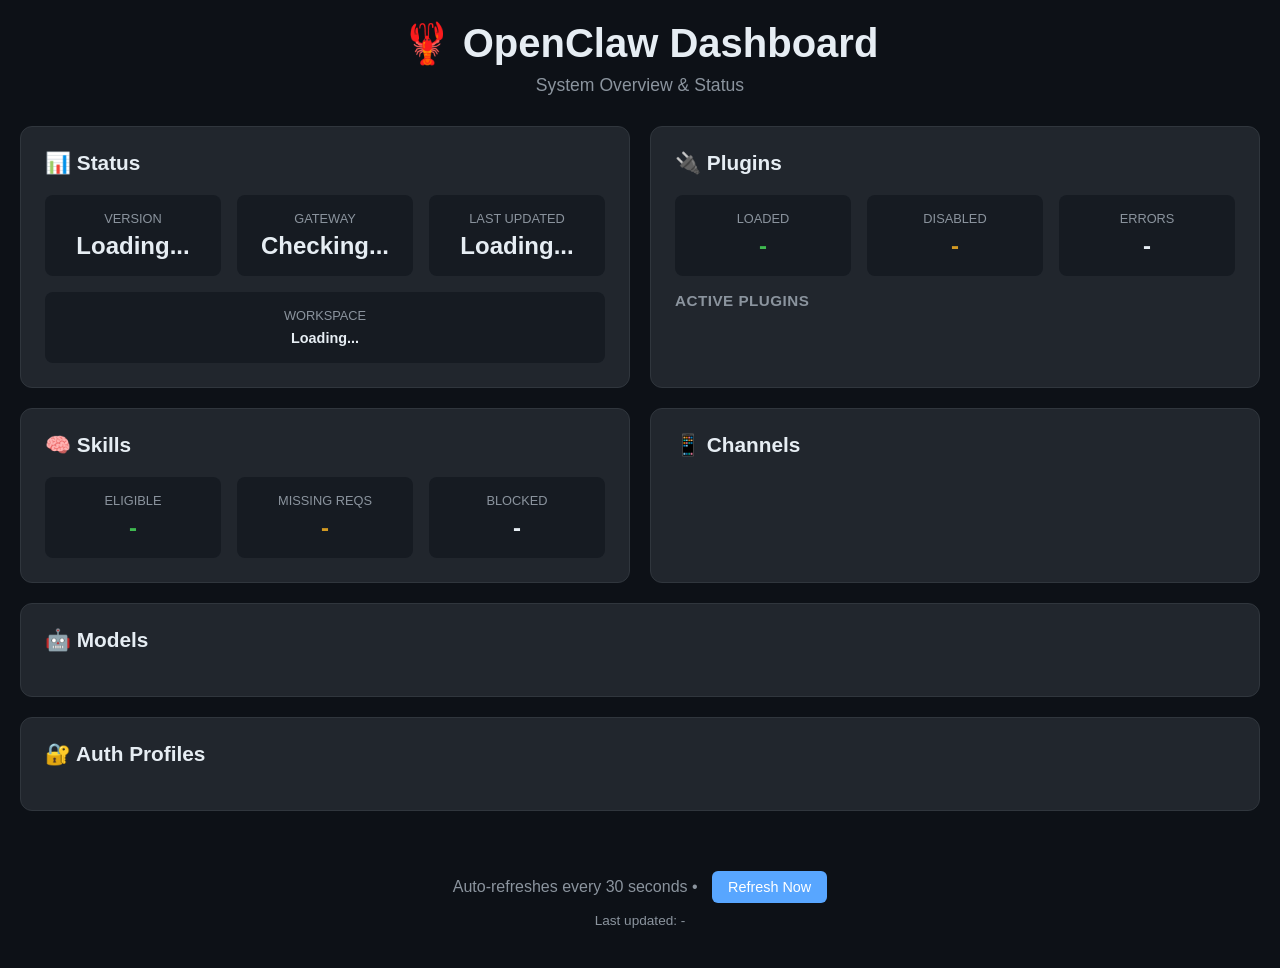
==== dashboard/dashboard.html @ a1888ba6 "Initial commit: OpenClaw with Ollama setup and dashboard" ====
<!DOCTYPE html>
<html lang="en">
<head>
  <meta charset="UTF-8">
  <meta name="viewport" content="width=device-width, initial-scale=1.0">
  <title>OpenClaw Dashboard</title>
  <link rel="stylesheet" href="styles.css">
</head>
<body>
  <div class="container">
    <header>
      <h1>🦞 OpenClaw Dashboard</h1>
      <p class="subtitle">System Overview & Status</p>
    </header>

    <div class="grid">
      <div class="card">
        <h2>📊 Status</h2>
        <div class="stat-grid">
          <div class="stat">
            <span class="label">Version</span>
            <span class="value" id="version">Loading...</span>
          </div>
          <div class="stat">
            <span class="label">Gateway</span>
            <span class="value" id="gateway-status">Checking...</span>
          </div>
          <div class="stat">
            <span class="label">Last Updated</span>
            <span class="value" id="last-updated">Loading...</span>
          </div>
        </div>
        <div class="stat" style="margin-top: 16px;">
          <span class="label">Workspace</span>
          <span class="value small" id="workspace">Loading...</span>
        </div>
      </div>

      <div class="card">
        <h2>🔌 Plugins</h2>
        <div class="stat-grid">
          <div class="stat">
            <span class="label">Loaded</span>
            <span class="value success" id="plugins-loaded">-</span>
          </div>
          <div class="stat">
            <span class="label">Disabled</span>
            <span class="value warning" id="plugins-disabled">-</span>
          </div>
          <div class="stat">
            <span class="label">Errors</span>
            <span class="value" id="plugins-errors">-</span>
          </div>
        </div>
        <div class="list-section">
          <h3>Active Plugins</h3>
          <ul id="active-plugins" class="item-list"></ul>
        </div>
      </div>

      <div class="card">
        <h2>🧠 Skills</h2>
        <div class="stat-grid">
          <div class="stat">
            <span class="label">Eligible</span>
            <span class="value success" id="skills-eligible">-</span>
          </div>
          <div class="stat">
            <span class="label">Missing Reqs</span>
            <span class="value warning" id="skills-missing">-</span>
          </div>
          <div class="stat">
            <span class="label">Blocked</span>
            <span class="value" id="skills-blocked">-</span>
          </div>
        </div>
      </div>

      <div class="card">
        <h2>📱 Channels</h2>
        <div class="channels" id="channels"></div>
      </div>

      <div class="card full-width">
        <h2>🤖 Models</h2>
        <div class="models-grid" id="models-grid"></div>
      </div>

      <div class="card full-width">
        <h2>🔐 Auth Profiles</h2>
        <div class="auth-grid" id="auth-grid"></div>
      </div>
    </div>

    <footer>
      <p>Auto-refreshes every 30 seconds • <button id="refresh-btn">Refresh Now</button></p>
      <p class="timestamp">Last updated: <span id="last-refresh">-</span></p>
    </footer>
  </div>

  <script src="app.js"></script>
</body>
</html>
---- dashboard/styles.css ----
:root {
  --bg-primary: #0d1117;
  --bg-secondary: #161b22;
  --bg-card: #21262d;
  --border: #30363d;
  --text-primary: #e6edf3;
  --text-secondary: #8b949e;
  --accent: #58a6ff;
  --success: #3fb950;
  --warning: #d29922;
  --error: #f85149;
  --purple: #a371f7;
}

* {
  margin: 0;
  padding: 0;
  box-sizing: border-box;
}

body {
  font-family: -apple-system, BlinkMacSystemFont, 'Segoe UI', Roboto, Oxygen, Ubuntu, sans-serif;
  background: var(--bg-primary);
  color: var(--text-primary);
  min-height: 100vh;
  padding: 20px;
}

.container {
  max-width: 1400px;
  margin: 0 auto;
}

header {
  text-align: center;
  margin-bottom: 30px;
}

header h1 {
  font-size: 2.5rem;
  margin-bottom: 8px;
}

.subtitle {
  color: var(--text-secondary);
  font-size: 1.1rem;
}

.grid {
  display: grid;
  grid-template-columns: repeat(2, 1fr);
  gap: 20px;
}

.card {
  background: var(--bg-card);
  border: 1px solid var(--border);
  border-radius: 12px;
  padding: 24px;
}

.card.full-width {
  grid-column: span 2;
}

.card h2 {
  font-size: 1.3rem;
  margin-bottom: 20px;
  display: flex;
  align-items: center;
  gap: 10px;
}

.card h3 {
  font-size: 0.95rem;
  color: var(--text-secondary);
  margin: 16px 0 10px;
  text-transform: uppercase;
  letter-spacing: 0.5px;
}

.stat-grid {
  display: grid;
  grid-template-columns: repeat(3, 1fr);
  gap: 16px;
}

.stat {
  background: var(--bg-secondary);
  padding: 16px;
  border-radius: 8px;
  text-align: center;
}

.stat .label {
  display: block;
  font-size: 0.8rem;
  color: var(--text-secondary);
  margin-bottom: 6px;
  text-transform: uppercase;
}

.stat .value {
  font-size: 1.5rem;
  font-weight: 600;
}

.stat .value.small {
  font-size: 0.9rem;
}

.stat .value.success { color: var(--success); }
.stat .value.warning { color: var(--warning); }
.stat .value.error { color: var(--error); }

.status-active {
  color: var(--success);
}

.status-inactive {
  color: var(--error);
}

.item-list {
  list-style: none;
  max-height: 200px;
  overflow-y: auto;
}

.item-list li {
  padding: 10px 12px;
  background: var(--bg-secondary);
  margin-bottom: 8px;
  border-radius: 6px;
  display: flex;
  justify-content: space-between;
  align-items: center;
}

.item-list .item-name {
  font-weight: 500;
}

.item-list .item-badge {
  font-size: 0.75rem;
  padding: 4px 8px;
  border-radius: 4px;
  background: var(--accent);
  color: white;
}

.list-section {
  margin-top: 16px;
}

.channels {
  display: flex;
  flex-direction: column;
  gap: 12px;
}

.channel-item {
  display: flex;
  align-items: center;
  gap: 12px;
  padding: 16px;
  background: var(--bg-secondary);
  border-radius: 8px;
}

.channel-icon {
  font-size: 1.5rem;
}

.channel-name {
  flex: 1;
  font-weight: 500;
}

.channel-status {
  padding: 6px 12px;
  border-radius: 20px;
  font-size: 0.85rem;
  font-weight: 500;
}

.channel-status.enabled {
  background: rgba(63, 185, 80, 0.2);
  color: var(--success);
}

.channel-status.disabled {
  background: rgba(248, 81, 73, 0.2);
  color: var(--error);
}

.models-grid {
  display: grid;
  grid-template-columns: repeat(auto-fill, minmax(250px, 1fr));
  gap: 16px;
}

.model-card {
  background: var(--bg-secondary);
  padding: 20px;
  border-radius: 8px;
  border-left: 4px solid var(--accent);
}

.model-card .model-name {
  font-weight: 600;
  font-size: 1.1rem;
}

.model-card .model-info {
  font-size: 0.85rem;
  color: var(--text-secondary);
  margin-top: 8px;
}

.model-card.primary {
  border-left-color: var(--success);
}

.auth-grid {
  display: grid;
  grid-template-columns: repeat(auto-fill, minmax(200px, 1fr));
  gap: 16px;
}

.auth-card {
  background: var(--bg-secondary);
  padding: 16px;
  border-radius: 8px;
}

.auth-card .provider {
  font-weight: 600;
  margin-bottom: 4px;
}

.auth-card .mode {
  font-size: 0.85rem;
  color: var(--text-secondary);
}

footer {
  text-align: center;
  margin-top: 40px;
  padding: 20px;
  color: var(--text-secondary);
}

footer button {
  background: var(--accent);
  color: white;
  border: none;
  padding: 8px 16px;
  border-radius: 6px;
  cursor: pointer;
  font-size: 0.9rem;
  margin-left: 10px;
}

footer button:hover {
  opacity: 0.9;
}

.timestamp {
  margin-top: 10px;
  font-size: 0.85rem;
}

@media (max-width: 768px) {
  .grid {
    grid-template-columns: 1fr;
  }
  
  .card.full-width {
    grid-column: span 1;
  }
  
  .stat-grid {
    grid-template-columns: 1fr;
  }
}
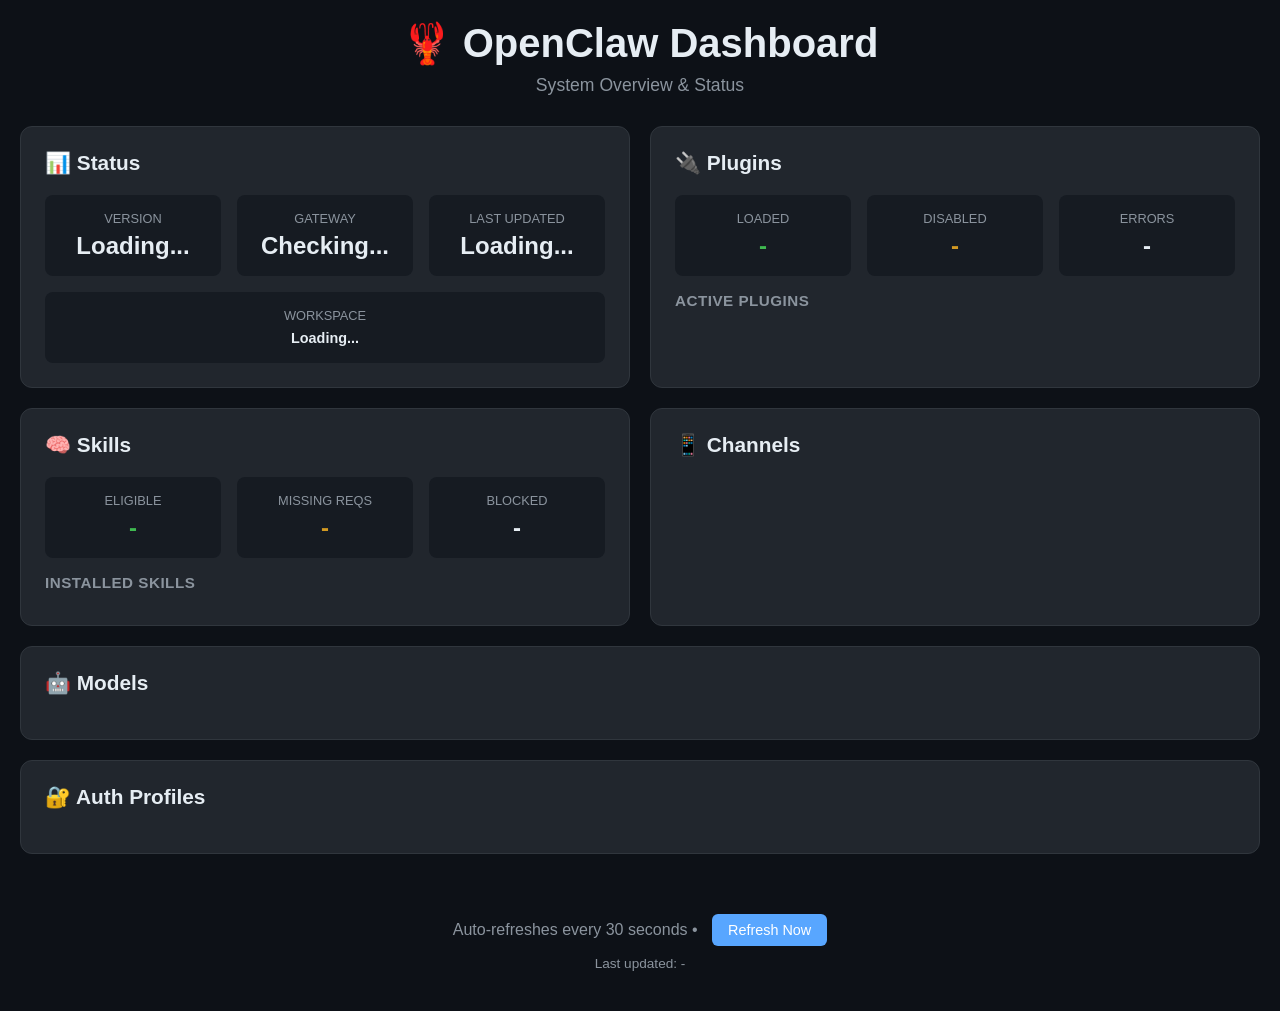
==== commit 4bdee0b0: "Add Ollama models with fallback, update dashboard with skills list" ====
--- a/dashboard/dashboard.html
+++ b/dashboard/dashboard.html
@@ -74,6 +74,10 @@
             <span class="value" id="skills-blocked">-</span>
           </div>
         </div>
+        <div class="list-section">
+          <h3>Installed Skills</h3>
+          <ul id="installed-skills" class="item-list"></ul>
+        </div>
       </div>
 
       <div class="card">
